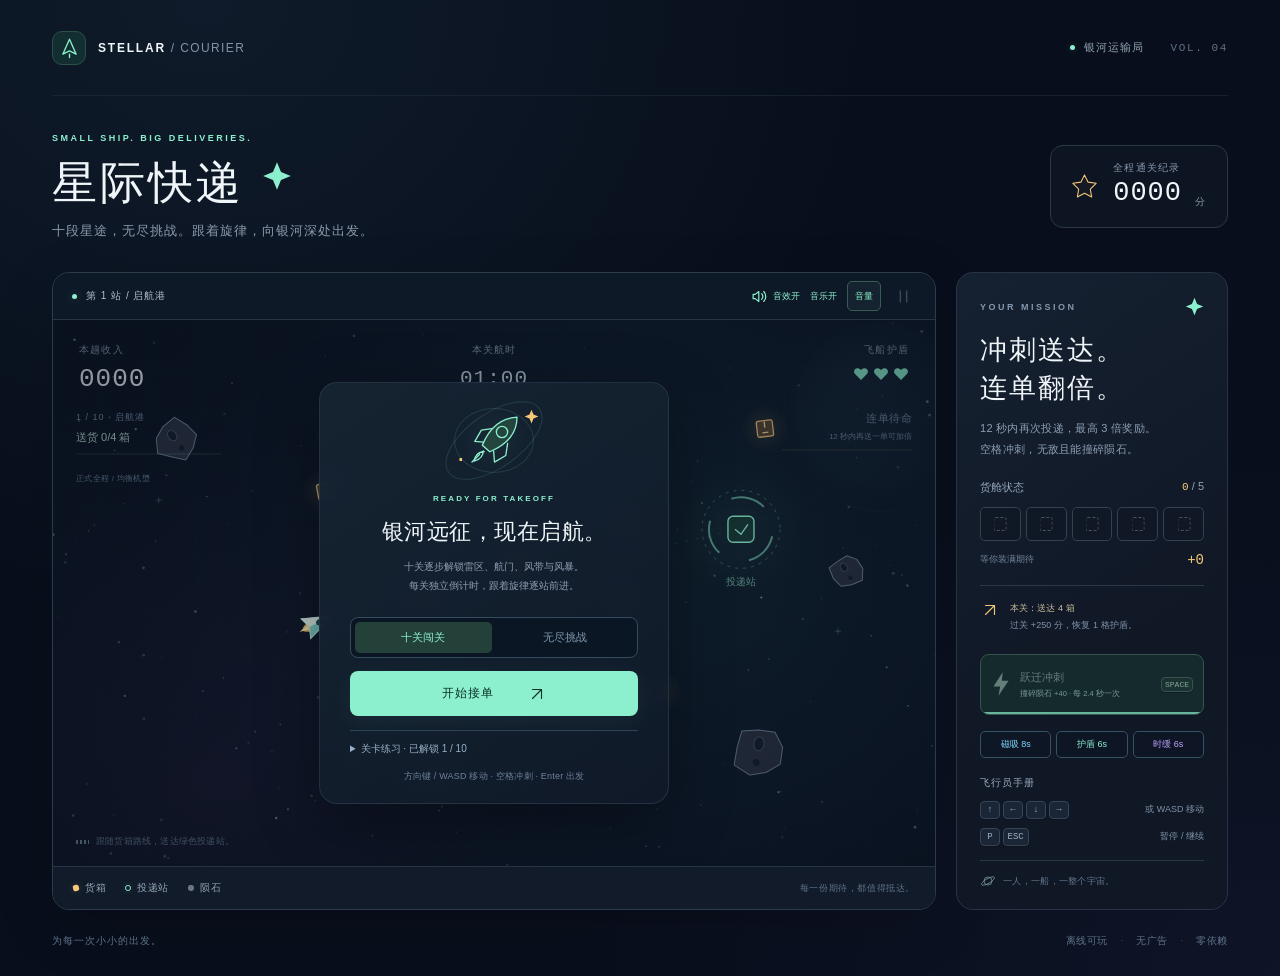
==== stellar-courier/index.html @ e9f8275f "Add Stellar Courier v4 in its own game directory" ====
<!doctype html>
<html lang="zh-CN">
<head>
  <meta charset="utf-8">
  <meta name="viewport" content="width=device-width,initial-scale=1,viewport-fit=cover">
  <meta name="theme-color" content="#080e1c">
  <meta name="description" content="星际快递：一款免费、离线、零依赖的太空街机小游戏。收集货箱，躲开陨石，让好东西抵达远方。">
  <title>星际快递：银河远征 · Stellar Courier</title>
  <link rel="icon" href="data:image/svg+xml,%3Csvg xmlns='http://www.w3.org/2000/svg' viewBox='0 0 100 100'%3E%3Crect width='100' height='100' rx='25' fill='%23080e1c'/%3E%3Cpath d='M25 74 50 17 75 74 50 61Z' fill='%2387f4d6'/%3E%3C/svg%3E">
  <link rel="stylesheet" href="style.css">
</head>
<body>
  <div class="page-shell">
    <header class="masthead">
      <a class="brand" href="./index.html" aria-label="星际快递首页">
        <span class="brand-icon" aria-hidden="true"><svg viewBox="0 0 30 30"><path d="m7 23 8-18 8 18-8-4Z"/><path d="M15 23v4"/></svg></span>
        <span>STELLAR<span class="brand-light"> / COURIER</span></span>
      </a>
      <div class="header-right"><span class="online-dot"></span><span>银河运输局</span><span class="edition">VOL. 04</span></div>
    </header>

    <main>
      <section class="intro" aria-labelledby="game-title">
        <div><p class="eyebrow">SMALL SHIP. BIG DELIVERIES.</p><h1 id="game-title">星际快递<span class="title-star" aria-hidden="true"><svg viewBox="0 0 24 24" aria-hidden="true"><path d="m12 1 3.2 7.8L23 12l-7.8 3.2L12 23l-3.2-7.8L1 12l7.8-3.2Z"/></svg></span></h1><p class="subtitle">十段星途，无尽挑战。跟着旋律，向银河深处出发。</p></div>
        <div class="record"><span class="record-icon" aria-hidden="true"><svg viewBox="0 0 32 32"><path d="m16 4 3.7 7.5 8.3 1.2-6 5.9 1.4 8.3-7.4-3.9-7.4 3.9 1.4-8.3-6-5.9 8.3-1.2Z"/></svg></span><div><span class="label" id="record-label">全程通关纪录</span><strong id="best-score">0000</strong></div><span class="record-unit">分</span></div>
      </section>

      <div class="game-layout">
        <section class="arena-card" aria-label="星际快递游戏区域">
          <div class="arena-topbar"><div class="sector"><span class="live-dot"></span><span id="sector-name">第 1 站 <span class="slash">/</span> 启航港</span></div><div class="toolbar"><button id="sound-button" class="sound-control" type="button" aria-label="关闭音效" aria-pressed="true" title="音效默认开启，点击开始或试听激活（M）"><svg id="sound-icon" viewBox="0 0 24 24" aria-hidden="true"><path d="m11 5-5 4H3v6h3l5 4Z"/><path class="sound-waves" d="M15 8a6 6 0 0 1 0 8m3-11a10 10 0 0 1 0 14"/><path class="sound-off" d="m16 9 5 6m0-6-5 6"/></svg><span id="sound-label">音效开</span></button><button id="music-button" class="sound-control" type="button" aria-pressed="true" aria-label="关闭背景音乐"><span id="music-label">音乐开</span></button><button id="audio-settings-button" class="test-sound" type="button" aria-expanded="false" aria-controls="audio-settings">音量</button><button id="pause-button" class="icon-button" type="button" aria-label="暂停游戏" title="暂停（P / Esc）" disabled><svg viewBox="0 0 24 24" aria-hidden="true"><path d="M8 5v14M16 5v14"/></svg></button></div><div id="audio-settings" class="audio-settings" hidden><label>音效音量 <input id="effects-volume" type="range" min="0" max="1" step="0.01" value="0.75"><output id="effects-volume-value">75%</output></label><label>音乐音量 <input id="music-volume" type="range" min="0" max="1" step="0.01" value="0.42"><output id="music-volume-value">42%</output></label><div><button id="test-sound-button" class="test-sound" type="button">试听音效</button><span>暂停时音乐也会暂停</span></div></div></div>
          <div class="stage" id="stage">
            <canvas id="game-canvas" tabindex="0" role="img" aria-label="太空航道。用方向键或 WASD 移动，收集黄色货箱并送至绿色空间站；空格跃迁，P 暂停。"></canvas>
            <div class="hud" aria-hidden="true"><div><span class="label">本趟收入</span><strong id="score">0000</strong></div><div class="hud-center"><span class="label" id="time-label">本关航时</span><strong id="time">01:00</strong></div><div class="hud-health"><span class="label">飞船护盾</span><div id="health" class="hearts"></div></div></div>
            <div class="run-banner" id="run-banner" aria-hidden="true"><div class="level-goal"><span id="level-label">1 / 10 · 启航港</span><strong id="level-goal">送达 0 / 4 箱</strong><strong id="smash-goal" hidden></strong><span class="level-track"><i id="level-fill"></i></span></div><div class="combo-meter" id="combo-meter"><strong id="combo-label">连单待命</strong><span id="combo-clock">12 秒内再送一单可加倍</span><span class="combo-track"><i id="combo-fill"></i></span></div></div>
            <div id="run-badge" class="run-badge">正式全程 · 均衡舱</div>
            <div id="power-status" class="power-status" aria-live="off"></div>
            <div id="toast" class="toast" role="status" aria-live="polite"></div>
            <div class="overlay" id="overlay">
              <div class="overlay-card" id="overlay-card">
                <div class="mission-emblem" aria-hidden="true"><span class="orbit-ring"></span><svg viewBox="0 0 80 80"><path d="M29 52c-4 0-9 2-11 10 8-2 10-7 10-11M31 42l-12-1 7-12 13-2M39 51l1 12 12-7 2-13"/><path class="rocket-body" d="M27 45c7-17 18-29 37-30 0 19-12 30-29 37Z"/><circle cx="48" cy="31" r="6"/><path d="m24 55-8 8"/></svg><span class="emblem-star star-a"><svg viewBox="0 0 24 24" aria-hidden="true"><path d="m12 1 3.2 7.8L23 12l-7.8 3.2L12 23l-3.2-7.8L1 12l7.8-3.2Z"/></svg></span><span class="emblem-star star-b">·</span></div>
                <p class="eyebrow" id="overlay-kicker">READY FOR TAKEOFF</p>
                <h2 id="overlay-title">银河远征，现在启航。</h2>
                <p id="overlay-description">十关逐步解锁雷区、航门、风带与风暴。<br>跟着原创太空旋律，送出你的银河纪录。</p>
                <div class="result-stats" id="result-stats" hidden><div><span>本趟收入</span><strong id="result-score">0</strong></div><div><span>成功送达</span><strong id="result-deliveries">0</strong></div></div>
                <p id="result-detail" class="result-detail" hidden></p>
                <div class="mode-picker" id="mode-picker" role="group" aria-label="游戏模式"><button id="mode-campaign" data-mode="campaign" type="button" aria-pressed="true">十关闯关</button><button id="mode-endless" data-mode="endless" type="button" aria-pressed="false">无尽挑战</button></div>
                <button class="primary-button retry-button" id="retry-button" type="button" hidden>重试本关</button>
                <button class="primary-button" id="start-button" type="button"><span id="start-label">开始接单</span><span class="arrow-icon" aria-hidden="true"><svg viewBox="0 0 24 24" aria-hidden="true"><path d="M6 18 18 6M6 6h12v12"/></svg></span></button>
                <button class="text-button" id="restart-button" type="button" hidden>从第一关重新挑战</button><button class="text-button" id="menu-button" type="button" hidden>返回菜单</button>
                <details id="practice-panel" class="practice-panel"><summary id="practice-summary">关卡练习 · 已解锁 1 / 10</summary><div><select id="practice-level" aria-label="选择已解锁关卡"><option value="1">1 · 启航港</option></select><button id="practice-button" type="button">进入练习</button></div><small>独立练习不写入全程通关纪录</small></details>
                <p class="start-hint" id="start-hint">方向键 / WASD 移动 · 空格冲刺 · Enter 出发</p>
              </div>
            </div>
            <div class="overlay flow-overlay" id="flow-overlay" hidden>
              <div class="flow-card">
                <p class="eyebrow" id="flow-kicker">PIT STOP</p><h2 id="flow-title">本关完成，选择改装</h2><p id="flow-description"></p>
                <div id="upgrade-options" class="upgrade-options"></div>
                <div id="tutorial-panel" hidden><canvas id="tutorial-canvas" width="320" height="120" tabindex="0" aria-label="不扣时的冲刺练习，方向键移动，空格击碎练习石"></canvas><p id="tutorial-status">空格冲刺，击碎右侧练习石</p><button id="tutorial-boost" class="primary-button" type="button">试一次冲刺 · Space</button><button id="tutorial-finish" class="primary-button" type="button" hidden>练习完成，开始本关</button><button id="tutorial-skip" class="text-button" type="button">跳过练习，直接开始</button></div>
                <button id="flow-menu" class="text-button" type="button">返回菜单</button>
              </div>
            </div>
            <div class="stage-caption" id="stage-caption"><span class="caption-line"></span><span id="flight-tip">跟随货箱路线，送达绿色投递站</span><span class="coordinates">N 07° · E 042°</span></div>
          </div>
          <div class="arena-footer"><span><span class="legend-dot cargo-dot"></span>货箱</span><span><span class="legend-dot station-dot"></span>投递站</span><span><span class="legend-dot asteroid-dot"></span>陨石</span><span class="footer-note">每一份期待，都值得抵达。</span></div>
        </section>

        <aside class="mission-panel" aria-label="任务信息和操作说明">
          <div class="mission-heading"><span class="eyebrow">YOUR MISSION</span><span class="tiny-star" aria-hidden="true"><svg viewBox="0 0 24 24" aria-hidden="true"><path d="m12 1 3.2 7.8L23 12l-7.8 3.2L12 23l-3.2-7.8L1 12l7.8-3.2Z"/></svg></span></div>
          <h2>冲刺送达。<br>连单翻倍。</h2>
          <p class="mission-copy">12 秒内再次投递，最高 3 倍奖励。<br>空格冲刺，无敌且能撞碎陨石。</p>
          <div class="cargo-section"><div class="section-label"><span>货舱状态</span><span><b id="cargo-count">0</b> / <span id="cargo-capacity">5</span></span></div><div id="cargo-slots" class="cargo-slots" aria-label="货舱 0 / 5"><span></span><span></span><span></span><span></span><span></span></div><div class="cargo-value"><span id="cargo-caption">等你装满期待</span><strong id="cargo-value">+0</strong></div></div>
          <div class="bonus-note"><span class="arrow-icon" aria-hidden="true"><svg viewBox="0 0 24 24" aria-hidden="true"><path d="M6 18 18 6M6 6h12v12"/></svg></span><p><strong id="mission-target">第一站目标：累计送达 4 箱</strong><br><span id="mission-reward">过关奖励 250 分，并恢复 1 格护盾。</span></p></div>
          <button id="boost-button" class="boost-button" type="button" disabled aria-label="跃迁冲刺，冷却 2.4 秒"><span class="boost-icon" aria-hidden="true"><svg viewBox="0 0 24 32"><path d="m14 2-11 17h8L9 30l12-18h-8Z"/></svg></span><span><strong id="boost-title">跃迁冲刺</strong><small id="boost-description">撞碎陨石 +40 · 每 2.4 秒一次</small></span><kbd>SPACE</kbd><span id="boost-fill" class="boost-fill"></span></button>
          <div class="power-guide"><span class="magnet-color">磁吸 8s</span><span class="shield-color">护盾 6s</span><span class="slow-color">时缓 6s</span></div>
          <div class="controls-guide"><h3>飞行员手册</h3><div><span class="key-cluster"><kbd>↑</kbd><kbd>←</kbd><kbd>↓</kbd><kbd>→</kbd></span><span>或 WASD 移动</span></div><div><span><kbd>P</kbd> <kbd>ESC</kbd></span><span>暂停 / 继续</span></div><p class="touch-hint">触屏：拖动航道控制飞船，点击按钮跃迁</p></div>
          <div class="panel-bottom"><span class="planet-mini" aria-hidden="true"><svg viewBox="0 0 24 24"><circle cx="12" cy="12" r="6"/><ellipse cx="12" cy="12" rx="11" ry="3.5" transform="rotate(-30 12 12)"/></svg></span><span>一人，一船，一整个宇宙。</span></div>
        </aside>
      </div>
      <footer class="page-footer"><span>为每一次小小的出发。</span><span>离线可玩 <span>·</span> 无广告 <span>·</span> 零依赖</span></footer>
      <p id="audio-status" class="sr-only" role="status" aria-live="polite"></p>
      <p id="screen-reader-status" class="sr-only" role="status" aria-live="polite"></p>
      <noscript><p class="noscript">请开启浏览器的 JavaScript，才能开始星际旅程。</p></noscript>
    </main>
  </div>
  <script src="core.js"></script>
  <script src="audio.js"></script>
  <script src="game.js"></script>
</body>
</html>
---- stellar-courier/style.css ----
:root{color-scheme:dark;--bg:#080e1b;--panel:#101827;--line:#263141;--text:#eff5f8;--muted:#8b9aae;--mint:#8cf0ce;--gold:#f6c978;--red:#ff8296;font-family:Inter,-apple-system,BlinkMacSystemFont,"Segoe UI","PingFang SC","Hiragino Sans GB","Microsoft YaHei",sans-serif;font-synthesis:none}
*{box-sizing:border-box}body{margin:0;min-width:320px;background:radial-gradient(ellipse at 16% 0%,#172a3b77 0,transparent 46%),radial-gradient(ellipse at 100% 100%,#1c203e55 0,transparent 40%),var(--bg);color:var(--text);-webkit-font-smoothing:antialiased}button,a{-webkit-tap-highlight-color:transparent}button{font:inherit;cursor:pointer}button:disabled{cursor:default}button:focus-visible,a:focus-visible{outline:3px solid var(--gold);outline-offset:5px}button[hidden],[hidden]{display:none!important}a{color:inherit;text-decoration:none}.page-shell{max-width:1360px;margin:auto;padding:0 52px}.masthead{height:96px;display:flex;align-items:center;justify-content:space-between;border-bottom:1px solid #20304188}.brand{display:flex;align-items:center;gap:12px;font-size:12px;font-weight:750;letter-spacing:1.8px}.brand-light{font-weight:400;color:#8393a7;letter-spacing:1.4px}.brand-icon{width:34px;height:34px;background:#122e30;border:1px solid #295147;border-radius:10px;display:grid;place-items:center}.brand-icon svg{width:25px;height:25px;fill:none;stroke:var(--mint);stroke-width:1.6;stroke-linecap:round;stroke-linejoin:round}.header-right{display:flex;align-items:center;gap:9px;font-size:11px;color:#91a3b2;letter-spacing:1px}.online-dot,.live-dot{width:5px;height:5px;display:inline-block;border-radius:50%;background:var(--mint);box-shadow:0 0 9px #8cf0ce44}.edition{margin-left:18px;color:#617186;font-family:ui-monospace,SFMono-Regular,Consolas,monospace;letter-spacing:1.6px}.intro{display:flex;justify-content:space-between;align-items:center;padding:37px 0 32px}.eyebrow{font-size:9px;letter-spacing:2.5px;color:var(--mint);font-weight:650;margin:0 0 12px}.intro h1{font-size:45px;line-height:1.25;letter-spacing:3px;font-weight:720;margin:0 0 11px}.title-star{display:inline-block;font-size:30px;color:var(--mint);vertical-align:7px;margin-left:18px;font-weight:400}.subtitle{font-size:13px;letter-spacing:1px;color:var(--muted);margin:0}.record{display:flex;gap:13px;align-items:center;padding:15px 22px 15px 17px;border:1px solid #2c3748;border-radius:13px;background:#121b2b80}.record-icon{font-size:39px;font-weight:400;color:var(--gold);transform:rotate(-25deg);line-height:1}.label{display:block;font-size:10px;letter-spacing:1.2px;color:#8798ad;font-weight:500}.record strong{font-family:ui-monospace,SFMono-Regular,Consolas,monospace;display:block;font-size:27px;font-weight:500;line-height:1.35;letter-spacing:1px}.record-unit{align-self:flex-end;padding-bottom:3px;font-size:10px;color:#8798ad}.game-layout{display:grid;grid-template-columns:minmax(0,1fr) 272px;gap:20px}.arena-card{border:1px solid #2b3b4e;border-radius:17px;overflow:hidden;background:#090f1b;box-shadow:0 16px 60px #0002}.arena-topbar{height:47px;display:flex;align-items:center;justify-content:space-between;padding:0 19px;background:#111c2bcc;border-bottom:1px solid #273447}.sector{display:flex;gap:9px;align-items:center;font-size:10px;letter-spacing:1px;color:#b2c0ce}.slash{margin:0 6px;color:#5e7188}.toolbar{display:flex;gap:13px}.icon-button{border:0;background:none;color:#94a4b7;display:grid;place-items:center;width:25px;height:30px;padding:3px;border-radius:4px;transition:color .2s,background .2s}.icon-button:hover:not(:disabled){color:var(--mint);background:#8cf0ce11}.icon-button:disabled{opacity:.35}.icon-button svg{width:19px;height:19px;stroke:currentColor;fill:none;stroke-width:1.7;stroke-linecap:round;stroke-linejoin:round}.sound-waves{display:none}.sound-on .sound-waves{display:block}.sound-on .sound-off{display:none}.stage{height:546px;position:relative;isolation:isolate;overflow:hidden;touch-action:none;user-select:none;-webkit-user-select:none}canvas{display:block;width:100%;height:100%;outline:none}.hud{position:absolute;top:23px;left:26px;right:26px;display:flex;justify-content:space-between;pointer-events:none;z-index:2}.hud strong{display:block;font-family:ui-monospace,SFMono-Regular,Consolas,monospace;font-size:26px;font-weight:500;margin-top:7px;letter-spacing:1px;font-variant-numeric:tabular-nums}.hud-center{text-align:center;position:absolute;left:50%;transform:translateX(-50%)}.hud-center strong{font-size:21px;margin-top:10px;color:#c4d2e2}.hud-health{text-align:right}.hearts{font-size:18px;letter-spacing:3px;color:var(--mint);margin-top:9px}.heart-lost{color:#344250}.hud-center.urgent strong{color:var(--red)}.stage-caption{position:absolute;bottom:18px;left:23px;right:23px;display:flex;align-items:center;gap:7px;color:#62788d;font-size:9px;letter-spacing:1.2px;pointer-events:none}.caption-line{width:13px;height:4px;background:repeating-linear-gradient(90deg,#6f8a9a 0 2px,transparent 2px 4px)}.coordinates{margin-left:auto;font-family:ui-monospace,SFMono-Regular,Consolas,monospace;font-size:9px;letter-spacing:1px}.arena-footer{display:flex;align-items:center;gap:19px;border-top:1px solid #273447;background:#111b29;padding:0 20px;height:43px;color:#95a7ba;font-size:10px;letter-spacing:.6px}.arena-footer>span{display:flex;align-items:center;gap:6px}.legend-dot{width:6px;height:6px;border-radius:2px;display:inline-block}.cargo-dot{background:var(--gold);box-shadow:0 0 8px #f6c97833;transform:rotate(-15deg)}.station-dot{border:1px solid var(--mint);border-radius:50%;box-shadow:0 0 8px #8cf0ce33}.asteroid-dot{background:#6c738a;border-radius:40%}.footer-note{margin-left:auto;color:#5e7189;font-size:9px}
.mission-panel{border:1px solid #283344;border-radius:17px;background:linear-gradient(145deg,#152131,#101725 65%);padding:24px 23px 20px;display:flex;flex-direction:column}.mission-heading{display:flex;justify-content:space-between;align-items:center}.mission-heading .eyebrow{color:#8499ae;font-size:9px;margin:0}.tiny-star{font-size:20px;line-height:1;color:var(--mint)}.mission-panel h2{font-size:29px;letter-spacing:2px;line-height:1.45;font-weight:600;margin:19px 0 12px}.mission-copy{font-size:11px;color:#8d9eb3;line-height:1.9;margin:0;letter-spacing:.3px}.cargo-section{margin-top:27px}.section-label{display:flex;justify-content:space-between;font-size:11px;color:#93a6ba}.section-label b{font-weight:500;color:var(--gold);font-family:ui-monospace,monospace}.cargo-slots{display:flex;gap:7px;margin:12px 0 10px}.cargo-slots span{position:relative;flex:1;height:34px;border:1px solid #354150;background:#101725;border-radius:5px;transition:background .18s,border-color .18s}.cargo-slots span:after{content:"";position:absolute;width:11px;height:12px;left:50%;top:50%;transform:translate(-50%,-50%);border:1px dashed #495363;border-radius:2px}.cargo-slots span.filled{border-color:#a48751;background:#f6c97813;box-shadow:inset 0 0 12px #f6c9780c}.cargo-slots span.filled:after{border:1px solid #f6c978;background:linear-gradient(90deg,transparent 42%,#f6c978 43% 57%,transparent 58%);box-shadow:0 0 6px #f6c97822}.cargo-value{display:flex;justify-content:space-between;align-items:center;font-size:9px;color:#73869d;min-height:18px}.cargo-value strong{font:500 14px ui-monospace,SFMono-Regular,Consolas,monospace;color:var(--gold)}.bonus-note{display:flex;gap:10px;align-items:flex-start;border-top:1px solid #2b3746;margin-top:19px;padding-top:17px}.bonus-note>span{font-size:21px;color:var(--gold);line-height:1}.bonus-note p{font-size:9px;color:#8092aa;line-height:1.9;margin:0;letter-spacing:.1px}.bonus-note strong{font-weight:500;color:#c9bc9b}.boost-button{position:relative;overflow:hidden;display:flex;align-items:center;gap:9px;text-align:left;background:#152a2d;border:1px solid #34544e;border-radius:9px;min-height:61px;padding:9px 10px;margin-top:23px;color:var(--mint);transition:border-color .2s,transform .1s}.boost-button:hover:not(:disabled){border-color:var(--mint)}.boost-button:active:not(:disabled){transform:scale(.98)}.boost-button:disabled{color:#647e7a}.boost-icon{font-size:28px;line-height:1}.boost-button strong{display:block;font-size:11px;font-weight:550;position:relative;z-index:1}.boost-button small{display:block;font-size:8px;color:#789b97;margin-top:4px;white-space:nowrap;position:relative;z-index:1}.boost-button kbd{margin-left:auto;font-size:8px;border-color:#39534c;color:#85a59b;background:#1a3332;padding:2px 3px;position:relative;z-index:1}.boost-fill{position:absolute;inset:auto auto 0 0;height:2px;background:var(--mint);width:100%;opacity:.7}.controls-guide{margin-top:22px}.controls-guide h3{font-size:10px;color:#9badc1;font-weight:500;margin:0 0 11px;letter-spacing:1px}.controls-guide>div{display:flex;justify-content:space-between;align-items:center;margin-top:9px;color:#7f93a9;font-size:9px}.key-cluster{display:flex;gap:3px}kbd{display:inline-block;border:1px solid #354456;border-radius:4px;min-width:20px;padding:3px 4px;font:9px ui-monospace,SFMono-Regular,Consolas,monospace;color:#a1b1c3;text-align:center;box-shadow:0 1px 0 #0004;background:#1a2636}.touch-hint{font-size:9px;line-height:1.7;color:#70849b;margin:12px 0 0}.panel-bottom{border-top:1px solid #283747;margin-top:auto;padding-top:17px;display:flex;gap:7px;align-items:center;color:#61768e;font-size:9px;letter-spacing:.3px}.planet-mini{font-size:15px;color:#7e9da5}.page-footer{display:flex;justify-content:space-between;font-size:10px;color:#5f738c;letter-spacing:1px;padding:24px 0 28px}.page-footer>span:last-child{letter-spacing:.6px}.page-footer>span>span{padding:0 9px;color:#364a64}
.overlay{position:absolute;inset:0;display:flex;align-items:center;justify-content:center;z-index:4;background:radial-gradient(ellipse at center,#101c2b22,#080f1c75);padding:24px}.overlay-card{width:350px;max-width:100%;text-align:center;padding:24px 30px 20px;border:1px solid #41546760;border-radius:18px;background:linear-gradient(145deg,#162433f2,#101a29f5);box-shadow:0 18px 65px #0005;backdrop-filter:blur(10px);-webkit-backdrop-filter:blur(10px)}.mission-emblem{position:relative;margin:0 auto 19px;width:90px;height:90px;display:grid;place-items:center}.mission-emblem:before{content:"";position:absolute;inset:5px;border:1px solid #88efce20;border-radius:50%;background:radial-gradient(circle,#8cf0ce0b,transparent 75%)}.orbit-ring{position:absolute;width:112px;height:55px;border:1px solid #88efce25;border-radius:50%;transform:rotate(-35deg)}.mission-emblem svg{position:relative;width:75px;height:75px;fill:none;stroke:var(--mint);stroke-width:1.4;stroke-linecap:round;stroke-linejoin:round}.rocket-body{fill:#24453e}.emblem-star{position:absolute;color:var(--gold)}.star-a{top:6px;right:0;font-size:15px}.star-b{bottom:4px;left:8px;font-size:27px}.overlay-card .eyebrow{font-size:8px;letter-spacing:2.1px;margin-bottom:12px}.overlay-card h2{font-size:23px;letter-spacing:.5px;line-height:1.5;font-weight:600;margin:0 0 9px;white-space:nowrap}.overlay-card>p:not(.eyebrow):not(.start-hint){font-size:11px;color:#8f9fb4;line-height:1.9;margin:0 0 22px}.primary-button{display:flex;justify-content:center;align-items:center;gap:33px;border:0;border-radius:8px;background:var(--mint);color:#0b3028;font-size:12px;letter-spacing:1px;font-weight:700;width:100%;height:45px;box-shadow:0 5px 25px #8cf0ce11;transition:background .2s,transform .15s}.primary-button:hover{background:#adffe2;transform:translateY(-1px)}.primary-button:active{transform:translateY(1px)}.primary-button>span:last-child{font-size:19px;line-height:1;font-weight:400}.start-hint{font-size:9px!important;color:#6f829b;margin:13px 0 0!important;letter-spacing:.2px}.text-button{font-size:11px;color:#8f9fb5;border:0;background:none;margin:14px 0 0;padding:4px 12px}.text-button:hover{color:var(--text)}.result-stats{display:flex;justify-content:space-around;border:1px solid #2e4051;border-radius:10px;padding:14px 0;margin:0 0 20px}.result-stats span{font-size:9px;color:#8fa5b8;display:block}.result-stats strong{font:500 29px ui-monospace,monospace;color:var(--mint);display:block;margin-top:6px}.overlay.game-over .mission-emblem{width:60px;height:60px;margin-bottom:15px}.overlay.game-over .mission-emblem svg{width:55px;height:55px}.overlay.game-over .orbit-ring{width:78px;height:40px}.overlay.paused .mission-emblem{height:70px}.toast{position:absolute;left:50%;bottom:52px;transform:translate(-50%,8px);max-width:88%;z-index:3;padding:9px 16px;border:1px solid #416553;border-radius:8px;background:#102720eb;color:#b9f7db;font-size:11px;text-align:center;opacity:0;pointer-events:none;transition:opacity .15s,transform .15s;white-space:nowrap}.toast.visible{opacity:1;transform:translate(-50%,0)}.toast.danger{color:#ffb1be;background:#321d29e8;border-color:#6f3d4f}.sr-only{position:absolute;width:1px;height:1px;padding:0;margin:-1px;overflow:hidden;clip:rect(0,0,0,0);white-space:nowrap;border:0}.noscript{padding:20px;color:var(--gold)}
@media(min-width:1500px){.page-shell{max-width:1440px}.stage{height:600px}.mission-panel{padding:28px}.mission-panel h2{font-size:32px}.cargo-section{margin-top:32px}.controls-guide{margin-top:28px}.game-layout{grid-template-columns:minmax(0,1fr) 290px}}
@media(max-width:1100px){.page-shell{padding:0 28px}.game-layout{grid-template-columns:minmax(0,1fr) 238px;gap:15px}.mission-panel{padding:21px 18px}.mission-panel h2{font-size:26px}.stage{height:540px}.footer-note{display:none}.boost-button{gap:7px;padding:8px}.boost-button kbd{display:none}.mission-copy{font-size:10px}}
@media(max-width:760px){.page-shell{padding:0 18px}.masthead{height:70px}.brand{font-size:10px;letter-spacing:1px;gap:9px}.brand-light{font-size:9px;letter-spacing:.6px}.brand-icon{width:30px;height:30px}.header-right{font-size:9px;letter-spacing:.5px}.edition{display:none}.intro{padding:27px 0 24px}.eyebrow{font-size:8px;letter-spacing:1.6px}.intro h1{font-size:34px;margin-bottom:9px}.title-star{font-size:24px;margin-left:11px;vertical-align:5px}.subtitle{font-size:10px;letter-spacing:.4px}.record{padding:11px 12px;gap:7px}.record-icon{display:none}.record strong{font-size:23px}.record .label{font-size:8px;letter-spacing:0}.record-unit{font-size:8px}.game-layout{grid-template-columns:1fr;gap:14px}.stage{height:min(60svh,550px);min-height:390px}.arena-card{border-radius:13px}.arena-topbar{height:41px;padding:0 15px}.hud{top:19px;left:18px;right:18px}.hud .label{font-size:8px}.hud strong{font-size:23px}.hud-center strong{font-size:19px}.hearts{font-size:15px;letter-spacing:1px}.arena-footer{height:37px;font-size:9px;padding:0 15px;gap:18px}.footer-note{display:flex!important;font-size:8px;letter-spacing:0}.stage-caption{font-size:8px;left:16px;right:16px;bottom:16px}.coordinates{font-size:8px}.overlay{padding:18px}.overlay-card{max-width:310px;padding:21px 25px 19px}.overlay-card h2{font-size:21px}.mission-emblem{height:76px;margin-bottom:15px}.mission-emblem svg{height:65px;width:65px}.overlay-card>p:not(.eyebrow):not(.start-hint){font-size:10px;margin-bottom:19px}.start-hint{font-size:8px!important}.mission-panel{padding:18px;display:grid;grid-template-columns:1fr 1fr;gap:0 20px;border-radius:13px}.mission-heading,.mission-panel>h2,.mission-copy,.bonus-note,.controls-guide,.panel-bottom{display:none}.cargo-section{margin:0}.section-label{font-size:10px}.cargo-slots{gap:5px;margin:8px 0 6px}.cargo-slots span{height:27px}.cargo-value{font-size:8px}.cargo-value strong{font-size:12px}.boost-button{margin:0;align-self:center;height:65px;gap:10px;padding:10px 13px}.boost-icon{font-size:32px}.boost-button strong{font-size:12px}.boost-button small{font-size:8px;margin-top:5px}.page-footer{font-size:9px;padding:20px 0}.page-footer>span>span{padding:0 4px}.toast{font-size:10px;bottom:43px;max-width:93%;padding:8px 11px}.overlay.paused .mission-emblem{height:60px}}
@media(max-width:390px){.page-shell{padding:0 12px}.brand-light{display:none}.intro h1{font-size:30px}.record{padding:9px 10px}.record strong{font-size:21px}.footer-note{display:none!important}.mission-panel{gap:0 12px;padding:14px}.boost-button{padding:9px;gap:6px}.boost-button strong{font-size:11px}.boost-button small{font-size:7px}.overlay-card{padding:20px}.overlay-card h2{font-size:20px}.stage{min-height:375px}}
@media(prefers-reduced-motion:reduce){*,*:before,*:after{transition:none!important;scroll-behavior:auto!important}.primary-button:hover{transform:none}}
canvas:focus-visible{outline:2px solid #8cf0ce70;outline-offset:-3px}
@media(max-width:760px) and (max-height:740px){.masthead{height:54px}.intro{padding:18px 0}.intro .eyebrow{display:none}.intro h1{font-size:28px;margin-bottom:7px}.subtitle{font-size:9px}.stage{height:calc(100svh - 299px);min-height:310px}.overlay-card{padding:15px 21px}.mission-emblem{height:49px;width:66px;margin-bottom:12px}.mission-emblem svg{width:53px;height:53px}.orbit-ring{width:80px;height:38px}.overlay-card h2{font-size:19px}.overlay-card>p:not(.eyebrow):not(.start-hint){margin-bottom:13px}.overlay-card .eyebrow{margin-bottom:8px;font-size:7px}.primary-button{height:40px}.start-hint{margin-top:10px!important}.mission-panel{padding:12px 15px}.boost-button{height:59px}.page-footer{padding:14px 0}.overlay.game-over .mission-emblem{height:36px;width:45px;margin-bottom:10px}.overlay.game-over .mission-emblem svg{width:40px;height:40px}.result-stats{padding:9px 0;margin-bottom:13px}.result-stats strong{font-size:25px}}
.title-star svg,.tiny-star svg,.emblem-star svg{display:block;width:1em;height:1em;fill:currentColor;stroke:none}.title-star{width:30px;height:30px}.record-icon{width:32px;height:36px;transform:none;display:grid;place-items:center}.record-icon svg{width:31px;height:31px;stroke:currentColor;fill:#f6c97808;stroke-width:1.1;stroke-linejoin:round}.arrow-icon{display:inline-flex;align-items:center;justify-content:center;width:20px;height:20px;flex-shrink:0}.arrow-icon svg{width:18px;height:18px;fill:none;stroke:currentColor;stroke-width:1.5;stroke-linecap:round;stroke-linejoin:round}.tiny-star svg{width:19px;height:19px}.emblem-star.star-a svg{width:15px;height:15px}.mission-emblem .emblem-star svg{position:static;width:15px;height:15px;fill:currentColor;stroke:none}.boost-icon{display:flex;flex-shrink:0}.boost-icon svg{width:20px;height:30px;fill:currentColor}.planet-mini svg{display:block;width:16px;height:16px;fill:none;stroke:currentColor;stroke-width:1.1}.hearts{display:flex;justify-content:flex-end;gap:0}.hearts>span{display:flex;gap:4px}.hearts>span:empty{display:none}.hearts>span+span:not(:empty){margin-left:4px}.hearts svg{display:block;width:16px;height:16px;fill:currentColor}.mission-panel h2{font-size:27px;line-height:1.4;margin:16px 0 10px}.cargo-section{margin-top:20px}.bonus-note{margin-top:16px;padding-top:14px}.boost-button{margin-top:20px}.controls-guide{margin-top:18px}.controls-guide .touch-hint{display:none}.panel-bottom{padding-top:12px}
@media(max-width:760px){.record-icon{display:none}.title-star{width:24px;height:24px}.hearts svg{width:14px;height:14px}.cargo-section{margin-top:0}.boost-button{margin-top:0}}
@media(max-width:760px) and (max-height:740px){.stage{height:calc(100svh - 340px);min-height:300px}}
@media(max-width:760px) and (max-height:620px){.masthead{height:44px}.intro{padding:12px 0}.intro h1{font-size:25px;margin:0}.intro .subtitle,.intro .record{display:none}.game-layout{gap:10px}.arena-topbar{height:36px}.stage{height:300px;min-height:300px}.arena-footer{height:32px}.mission-panel{padding:10px 14px}.cargo-slots{margin-top:6px;margin-bottom:4px}.cargo-slots span{height:25px}.boost-button{height:56px;min-height:56px}.page-footer{display:none}}
/* v2: goals and combo are on the flight deck, not hidden in the manual. */
.sound-control{display:flex;align-items:center;gap:5px;background:none;border:0;color:#a3b5c4;font-size:9px;padding:3px 0;white-space:nowrap}.sound-control svg{width:17px;height:17px;stroke:currentColor;fill:none;stroke-width:1.7;stroke-linecap:round;stroke-linejoin:round}.sound-control.sound-on{color:var(--mint)}.test-sound{font-size:9px;color:var(--mint);padding:4px 7px;border:1px solid #3a5b53;background:#8cf0ce0c;border-radius:5px;line-height:1.2}.test-sound:hover{background:#8cf0ce20}.test-sound.audio-needs-help{border-color:var(--gold);color:var(--gold)}.toolbar{gap:11px}.run-banner{position:absolute;top:91px;left:23px;right:23px;display:flex;justify-content:space-between;gap:20px;pointer-events:none;z-index:2}.level-goal{font-size:9px;color:#a8bbcd;min-width:145px}.level-goal>span:first-child{display:block;font-size:9px;letter-spacing:1px;color:#738da4}.level-goal>strong{display:block;margin-top:5px;font-size:11px;color:#b8dace;font-weight:500}.level-track,.combo-track{display:block;height:2px;border-radius:2px;background:#8cf0ce15;margin-top:7px;overflow:hidden}.level-track i{display:block;height:100%;background:var(--mint);width:0;transition:width .2s}.combo-meter{text-align:right;color:#71849d;min-width:145px}.combo-meter strong{display:block;font-size:11px;font-weight:500;letter-spacing:.4px}.combo-meter>span:not(.combo-track){display:block;font-size:8px;margin-top:5px}.combo-track{background:#f6c97813}.combo-track i{display:block;height:100%;width:0;background:var(--gold)}.combo-meter.chaining{color:var(--gold)}.power-status{position:absolute;bottom:48px;left:22px;display:flex;gap:6px;z-index:2;pointer-events:none}.power-status>span{font-size:9px;letter-spacing:.3px;border:1px solid currentColor;background:#0c1727d9;padding:5px 8px;border-radius:5px}.magnet-color{color:#80d5ff}.shield-color{color:#8cf0ce}.slow-color{color:#c0a3ff}.power-guide{display:flex;gap:5px;margin-top:16px}.power-guide>span{font-size:9px;flex:1;text-align:center;border:1px solid #365064;border-radius:5px;padding:6px 3px;background:#0a162955}.result-detail{font-size:9px!important;color:#9babc0!important;margin:-7px 0 16px!important;line-height:1.5!important}.overlay-card h2{font-size:22px}.overlay-card>p:not(.eyebrow):not(.start-hint){font-size:10px}.boost-button small{font-size:7.5px}.hud{pointer-events:none}.coordinates{display:none}
@media(max-width:760px){.run-banner{top:81px;left:16px;right:16px;gap:10px}.level-goal,.combo-meter{min-width:120px}.level-goal>strong,.combo-meter strong{font-size:10px}.level-goal>span:first-child,.combo-meter>span:not(.combo-track){font-size:8px}.power-guide{display:none}.toolbar{gap:8px}.sound-control{font-size:8px;gap:4px}.sound-control svg{width:15px;height:15px}.test-sound{font-size:8px;padding:4px 6px}.sector{font-size:9px;letter-spacing:0;gap:6px}.power-status{left:15px;bottom:41px;gap:4px}.power-status>span{font-size:8px;padding:4px 6px}.power-status:not(:empty)~.toast{bottom:74px}.overlay-card h2{font-size:19px}.start-hint{font-size:7.5px!important}.subtitle{max-width:235px;line-height:1.6}.title-star{vertical-align:3px}.boost-button small{font-size:7px}}
@media(max-width:390px){.sector{font-size:8px}.toolbar{gap:6px}.sound-control{font-size:8px}.sound-control svg{width:14px;height:14px}.test-sound{font-size:8px;padding:3px 5px}.run-banner{left:14px;right:14px}.level-goal,.combo-meter{min-width:110px}.combo-meter>span:not(.combo-track){font-size:7px}.overlay-card h2{font-size:18px}.boost-button small{font-size:6.5px}}
@media(max-width:760px) and (max-height:740px){.run-banner{top:76px}.overlay-card .mission-emblem{height:40px;margin-bottom:8px}.overlay-card>p:not(.eyebrow):not(.start-hint){font-size:9px}.overlay-card h2{font-size:18px}.overlay.game-over .mission-emblem{display:none}.result-detail{font-size:8px!important;margin:-4px 0 12px!important}}
/* v3 mode selection and separate music/effects mixing. */
.arena-topbar{position:relative;z-index:7}.audio-settings{position:absolute;right:15px;top:44px;width:280px;padding:15px;border:1px solid #40576a;border-radius:11px;background:#142336fa;box-shadow:0 12px 35px #0008;z-index:10}.audio-settings>label{display:flex;align-items:center;gap:10px;font-size:11px;color:#b2c5d8;margin-bottom:13px;white-space:nowrap}.audio-settings input{width:118px;accent-color:var(--mint);cursor:pointer}.audio-settings output{font:10px ui-monospace,monospace;width:30px;text-align:right;color:var(--mint)}.audio-settings>div{display:flex;align-items:center;justify-content:space-between}.audio-settings>div>span{font-size:9px;color:#7e95ac}.mode-picker{display:flex;gap:5px;border:1px solid #344c5e;background:#0b1624;border-radius:8px;padding:4px;margin:0 0 13px}.mode-picker button{flex:1;border:0;background:none;color:#8199af;border-radius:5px;font-size:11px;padding:8px 4px}.mode-picker button[aria-pressed=true]{color:var(--mint);background:#234139}.mode-picker button:hover{color:#d7f9ec}.overlay-card{padding-top:20px}.mission-emblem{height:75px;margin-bottom:16px}.toast{white-space:normal;line-height:1.6;width:max-content;max-width:90%}.stage-caption{right:18px;line-height:1.5}.stage-caption #flight-tip{max-width:90%;letter-spacing:.2px;font-size:9px}.level-goal{max-width:58%}.level-goal>strong{line-height:1.5}.combo-meter{min-width:130px}.toolbar{gap:10px}.result-detail{line-height:1.7!important}.audio-settings-button{white-space:nowrap}
@media(max-width:760px){.toolbar{gap:8px}.arena-topbar{padding:0 12px}.sector{min-width:0;max-width:105px}.sector>span:last-child{white-space:nowrap;overflow:hidden;text-overflow:ellipsis}.sound-control{font-size:8px}.sound-control svg{display:none}.audio-settings{right:8px;top:39px;width:270px}.mode-picker{margin-bottom:11px}.mode-picker button{font-size:10px;padding:7px 4px}.stage-caption #flight-tip{font-size:8px;line-height:1.6}.level-goal{max-width:55%}.level-goal>strong{font-size:9px}.combo-meter{min-width:112px}.combo-meter strong{font-size:9px}.overlay-card .mission-emblem{height:62px;margin-bottom:12px}}
@media(max-width:760px) and (max-height:740px){.overlay-card .mission-emblem{display:none}.overlay-card{padding:18px 20px}.overlay-card>p:not(.eyebrow):not(.start-hint){font-size:9px}.mode-picker{margin-bottom:10px}.stage-caption #flight-tip{font-size:7px}.audio-settings{top:36px}}
/* v4: goals are separate; retries, practice and one-slot refits are explicit. */
.goal-check{display:inline-block;vertical-align:-2px;margin-right:4px;width:12px;height:12px;fill:none;stroke:var(--mint);stroke-width:2;stroke-linecap:round;stroke-linejoin:round}.goal-complete{color:var(--mint)!important}.level-goal>strong#smash-goal{margin-top:3px;color:var(--gold);font-size:10px}.level-goal:has(#smash-goal:not([hidden])) .level-track{margin-top:5px}.run-badge{position:absolute;left:23px;top:153px;color:#658296;font-size:8px;letter-spacing:.3px;pointer-events:none;z-index:2}.flow-card{width:390px;max-width:100%;max-height:100%;overflow-y:auto;touch-action:pan-y;padding:20px 23px;border:1px solid #41546780;border-radius:16px;background:#132130f7;box-shadow:0 18px 60px #0006;text-align:center}.flow-card h2{font-size:21px;font-weight:600;letter-spacing:.5px;margin:0 0 10px}.flow-card>p:not(.eyebrow){font-size:10px;line-height:1.8;color:#9ab0c5;margin:0 0 15px}.flow-card .eyebrow{font-size:8px;margin-bottom:10px}.upgrade-options{display:grid;gap:8px}.upgrade-choice{text-align:left;padding:11px 13px;border:1px solid #375569;border-radius:9px;background:#142c39;color:#b9d2df;transition:background .15s,border-color .15s}.upgrade-choice:hover{border-color:var(--mint);background:#1d3c43}.upgrade-choice strong{font-size:12px;color:var(--mint);display:block}.upgrade-choice span{font:10px ui-monospace,monospace;display:block;margin-top:5px}.upgrade-choice small{font-size:9px;color:#87a3b8;display:block;margin-top:5px;line-height:1.5}.flow-card .text-button{font-size:10px;margin-top:10px}.flow-card #tutorial-canvas{display:block;width:100%;height:auto;aspect-ratio:8/3;border:1px solid #334d61;border-radius:8px;touch-action:none}.flow-card #tutorial-status{font-size:10px;color:var(--mint);line-height:1.6;margin:10px 0}.flow-card .primary-button{font-size:11px;height:40px}.retry-button{margin-bottom:8px}.secondary-start{background:#17313b;color:#bad9d2;border:1px solid #3a5b61;box-shadow:none;height:36px;font-size:10px}.secondary-start:hover{background:#20424b}.practice-panel{margin-top:14px;border-top:1px solid #2d4356;padding-top:11px;text-align:left;touch-action:pan-y}.practice-panel summary{cursor:pointer;font-size:10px;color:#97b0c7;list-style-position:inside}.practice-panel>div{display:flex;gap:6px;margin-top:10px}.practice-panel select{min-width:0;flex:1;border:1px solid #3c566c;background:#102435;color:#bad0dc;border-radius:5px;padding:7px 5px;font:10px inherit}.practice-panel button{border:1px solid #53766a;background:#1e3c35;color:var(--mint);font-size:10px;border-radius:5px;padding:6px 9px}.practice-panel small{display:block;color:#6f8a9f;font-size:8px;margin-top:7px}.overlay-card{max-height:100%;overflow-y:auto;touch-action:pan-y}.game-over .mission-emblem{display:none}.game-over .overlay-card{padding-top:20px;padding-bottom:16px}.game-over .result-stats{padding:10px 0;margin-bottom:15px}.game-over .result-stats strong{font-size:26px}.game-over #menu-button{font-size:9px;margin-top:8px}.cargo-slots{gap:5px}.flow-overlay{z-index:5}.overlay-card .start-hint{line-height:1.6}.run-banner{gap:14px}.level-goal{max-width:58%}
@media(max-width:760px){.run-badge{top:143px;left:16px;font-size:7px}.level-goal>strong#smash-goal{font-size:9px}.flow-card{padding:17px 19px}.flow-card h2{font-size:19px}.upgrade-choice{padding:9px 11px}.upgrade-choice strong{font-size:11px}.upgrade-choice span{font-size:9px}.upgrade-choice small{font-size:8px}.practice-panel{margin-top:11px;padding-top:9px}.practice-panel summary{font-size:9px}.overlay-card .mission-emblem{height:44px;margin-bottom:12px}.overlay-card .mission-emblem svg{height:48px}.cargo-slots{gap:4px}.cargo-slots span:after{width:9px;height:11px}}
@media(max-width:760px) and (max-height:740px){.flow-card{padding:12px 16px}.flow-card .eyebrow{display:none}.flow-card h2{font-size:17px;margin-bottom:6px}.flow-card>p:not(.eyebrow){font-size:8px;line-height:1.5;margin-bottom:9px}.upgrade-options{gap:5px}.upgrade-choice{padding:7px 9px}.upgrade-choice strong{font-size:10px}.upgrade-choice span,.upgrade-choice small{font-size:8px;margin-top:3px}.flow-card .text-button{margin-top:6px;padding:3px 9px;font-size:8px}.flow-card .primary-button{height:33px;font-size:10px}.flow-card #tutorial-canvas{max-height:94px;object-fit:contain}.flow-card #tutorial-status{font-size:8px;margin:6px 0}.game-over .overlay-card{padding:12px 19px}.game-over .overlay-card h2{font-size:17px}.game-over .overlay-card>p:not(.eyebrow):not(.start-hint){margin-bottom:10px;font-size:9px}.game-over .result-stats{padding:6px 0;margin-bottom:10px}.game-over .result-stats strong{font-size:21px}.game-over .primary-button{height:34px}.game-over .secondary-start{height:29px}.game-over .result-detail{margin:0 0 8px!important}.game-over #menu-button{margin-top:5px}.game-over .start-hint{font-size:7px!important;margin-top:5px!important}.run-badge{top:143px}.overlay-card .mission-emblem{display:none}}
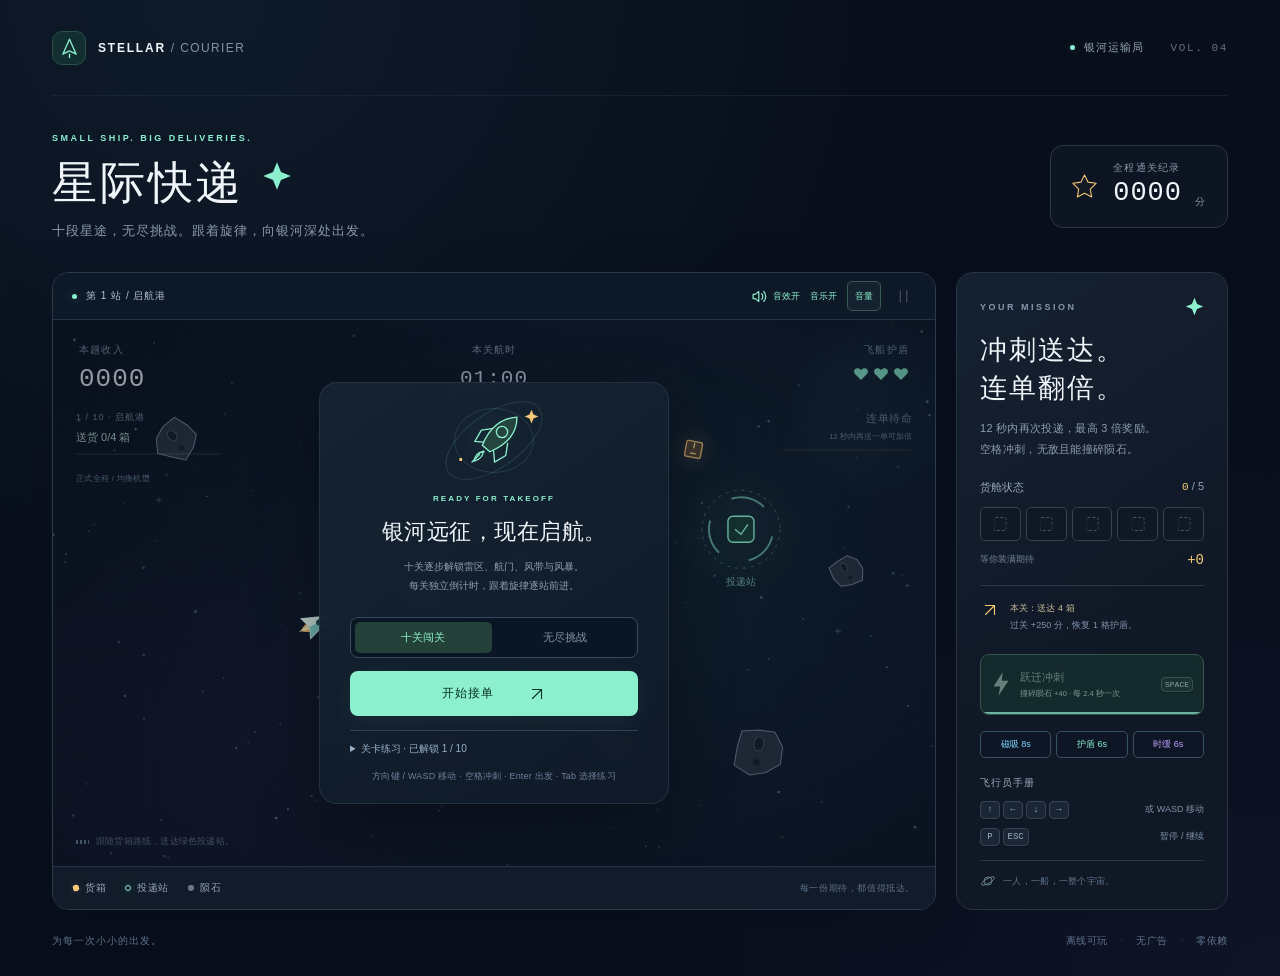
==== commit 43daa5a5: "Fix keyboard-only refit selection and prevent held-key carryover" ====
--- a/stellar-courier/index.html
+++ b/stellar-courier/index.html
@@ -7,7 +7,7 @@
   <meta name="description" content="星际快递：一款免费、离线、零依赖的太空街机小游戏。收集货箱，躲开陨石，让好东西抵达远方。">
   <title>星际快递：银河远征 · Stellar Courier</title>
   <link rel="icon" href="data:image/svg+xml,%3Csvg xmlns='http://www.w3.org/2000/svg' viewBox='0 0 100 100'%3E%3Crect width='100' height='100' rx='25' fill='%23080e1c'/%3E%3Cpath d='M25 74 50 17 75 74 50 61Z' fill='%2387f4d6'/%3E%3C/svg%3E">
-  <link rel="stylesheet" href="style.css">
+  <link rel="stylesheet" href="style.css?v=4-keyboard-2">
 </head>
 <body>
   <div class="page-shell">
@@ -48,13 +48,14 @@
                 <button class="primary-button" id="start-button" type="button"><span id="start-label">开始接单</span><span class="arrow-icon" aria-hidden="true"><svg viewBox="0 0 24 24" aria-hidden="true"><path d="M6 18 18 6M6 6h12v12"/></svg></span></button>
                 <button class="text-button" id="restart-button" type="button" hidden>从第一关重新挑战</button><button class="text-button" id="menu-button" type="button" hidden>返回菜单</button>
                 <details id="practice-panel" class="practice-panel"><summary id="practice-summary">关卡练习 · 已解锁 1 / 10</summary><div><select id="practice-level" aria-label="选择已解锁关卡"><option value="1">1 · 启航港</option></select><button id="practice-button" type="button">进入练习</button></div><small>独立练习不写入全程通关纪录</small></details>
-                <p class="start-hint" id="start-hint">方向键 / WASD 移动 · 空格冲刺 · Enter 出发</p>
+                <p class="start-hint" id="start-hint">方向键 / WASD 移动 · 空格冲刺 · Enter 出发 · Tab 选择练习</p>
               </div>
             </div>
             <div class="overlay flow-overlay" id="flow-overlay" hidden>
               <div class="flow-card">
                 <p class="eyebrow" id="flow-kicker">PIT STOP</p><h2 id="flow-title">本关完成，选择改装</h2><p id="flow-description"></p>
-                <div id="upgrade-options" class="upgrade-options"></div>
+                <p id="upgrade-keyboard-hint" class="upgrade-keyboard-hint"><span>方向键切换 · <kbd>1</kbd> <kbd>2</kbd> <kbd>3</kbd> 选中</span><strong><kbd>Enter</kbd> 确认改装</strong><small>先松开飞行按键 · 鼠标单击也可确认</small></p>
+                <div id="upgrade-options" class="upgrade-options" role="group" aria-label="选择临时改装"></div>
                 <div id="tutorial-panel" hidden><canvas id="tutorial-canvas" width="320" height="120" tabindex="0" aria-label="不扣时的冲刺练习，方向键移动，空格击碎练习石"></canvas><p id="tutorial-status">空格冲刺，击碎右侧练习石</p><button id="tutorial-boost" class="primary-button" type="button">试一次冲刺 · Space</button><button id="tutorial-finish" class="primary-button" type="button" hidden>练习完成，开始本关</button><button id="tutorial-skip" class="text-button" type="button">跳过练习，直接开始</button></div>
                 <button id="flow-menu" class="text-button" type="button">返回菜单</button>
               </div>
@@ -82,8 +83,9 @@
       <noscript><p class="noscript">请开启浏览器的 JavaScript，才能开始星际旅程。</p></noscript>
     </main>
   </div>
-  <script src="core.js"></script>
-  <script src="audio.js"></script>
-  <script src="game.js"></script>
+  <script src="core.js?v=4-keyboard-2"></script>
+  <script src="audio.js?v=4-keyboard-2"></script>
+  <script src="input.js?v=4-keyboard-2"></script>
+  <script src="game.js?v=4-keyboard-2"></script>
 </body>
 </html>
--- a/stellar-courier/style.css
+++ b/stellar-courier/style.css
@@ -26,3 +26,7 @@
 .goal-check{display:inline-block;vertical-align:-2px;margin-right:4px;width:12px;height:12px;fill:none;stroke:var(--mint);stroke-width:2;stroke-linecap:round;stroke-linejoin:round}.goal-complete{color:var(--mint)!important}.level-goal>strong#smash-goal{margin-top:3px;color:var(--gold);font-size:10px}.level-goal:has(#smash-goal:not([hidden])) .level-track{margin-top:5px}.run-badge{position:absolute;left:23px;top:153px;color:#658296;font-size:8px;letter-spacing:.3px;pointer-events:none;z-index:2}.flow-card{width:390px;max-width:100%;max-height:100%;overflow-y:auto;touch-action:pan-y;padding:20px 23px;border:1px solid #41546780;border-radius:16px;background:#132130f7;box-shadow:0 18px 60px #0006;text-align:center}.flow-card h2{font-size:21px;font-weight:600;letter-spacing:.5px;margin:0 0 10px}.flow-card>p:not(.eyebrow){font-size:10px;line-height:1.8;color:#9ab0c5;margin:0 0 15px}.flow-card .eyebrow{font-size:8px;margin-bottom:10px}.upgrade-options{display:grid;gap:8px}.upgrade-choice{text-align:left;padding:11px 13px;border:1px solid #375569;border-radius:9px;background:#142c39;color:#b9d2df;transition:background .15s,border-color .15s}.upgrade-choice:hover{border-color:var(--mint);background:#1d3c43}.upgrade-choice strong{font-size:12px;color:var(--mint);display:block}.upgrade-choice span{font:10px ui-monospace,monospace;display:block;margin-top:5px}.upgrade-choice small{font-size:9px;color:#87a3b8;display:block;margin-top:5px;line-height:1.5}.flow-card .text-button{font-size:10px;margin-top:10px}.flow-card #tutorial-canvas{display:block;width:100%;height:auto;aspect-ratio:8/3;border:1px solid #334d61;border-radius:8px;touch-action:none}.flow-card #tutorial-status{font-size:10px;color:var(--mint);line-height:1.6;margin:10px 0}.flow-card .primary-button{font-size:11px;height:40px}.retry-button{margin-bottom:8px}.secondary-start{background:#17313b;color:#bad9d2;border:1px solid #3a5b61;box-shadow:none;height:36px;font-size:10px}.secondary-start:hover{background:#20424b}.practice-panel{margin-top:14px;border-top:1px solid #2d4356;padding-top:11px;text-align:left;touch-action:pan-y}.practice-panel summary{cursor:pointer;font-size:10px;color:#97b0c7;list-style-position:inside}.practice-panel>div{display:flex;gap:6px;margin-top:10px}.practice-panel select{min-width:0;flex:1;border:1px solid #3c566c;background:#102435;color:#bad0dc;border-radius:5px;padding:7px 5px;font:10px inherit}.practice-panel button{border:1px solid #53766a;background:#1e3c35;color:var(--mint);font-size:10px;border-radius:5px;padding:6px 9px}.practice-panel small{display:block;color:#6f8a9f;font-size:8px;margin-top:7px}.overlay-card{max-height:100%;overflow-y:auto;touch-action:pan-y}.game-over .mission-emblem{display:none}.game-over .overlay-card{padding-top:20px;padding-bottom:16px}.game-over .result-stats{padding:10px 0;margin-bottom:15px}.game-over .result-stats strong{font-size:26px}.game-over #menu-button{font-size:9px;margin-top:8px}.cargo-slots{gap:5px}.flow-overlay{z-index:5}.overlay-card .start-hint{line-height:1.6}.run-banner{gap:14px}.level-goal{max-width:58%}
 @media(max-width:760px){.run-badge{top:143px;left:16px;font-size:7px}.level-goal>strong#smash-goal{font-size:9px}.flow-card{padding:17px 19px}.flow-card h2{font-size:19px}.upgrade-choice{padding:9px 11px}.upgrade-choice strong{font-size:11px}.upgrade-choice span{font-size:9px}.upgrade-choice small{font-size:8px}.practice-panel{margin-top:11px;padding-top:9px}.practice-panel summary{font-size:9px}.overlay-card .mission-emblem{height:44px;margin-bottom:12px}.overlay-card .mission-emblem svg{height:48px}.cargo-slots{gap:4px}.cargo-slots span:after{width:9px;height:11px}}
 @media(max-width:760px) and (max-height:740px){.flow-card{padding:12px 16px}.flow-card .eyebrow{display:none}.flow-card h2{font-size:17px;margin-bottom:6px}.flow-card>p:not(.eyebrow){font-size:8px;line-height:1.5;margin-bottom:9px}.upgrade-options{gap:5px}.upgrade-choice{padding:7px 9px}.upgrade-choice strong{font-size:10px}.upgrade-choice span,.upgrade-choice small{font-size:8px;margin-top:3px}.flow-card .text-button{margin-top:6px;padding:3px 9px;font-size:8px}.flow-card .primary-button{height:33px;font-size:10px}.flow-card #tutorial-canvas{max-height:94px;object-fit:contain}.flow-card #tutorial-status{font-size:8px;margin:6px 0}.game-over .overlay-card{padding:12px 19px}.game-over .overlay-card h2{font-size:17px}.game-over .overlay-card>p:not(.eyebrow):not(.start-hint){margin-bottom:10px;font-size:9px}.game-over .result-stats{padding:6px 0;margin-bottom:10px}.game-over .result-stats strong{font-size:21px}.game-over .primary-button{height:34px}.game-over .secondary-start{height:29px}.game-over .result-detail{margin:0 0 8px!important}.game-over #menu-button{margin-top:5px}.game-over .start-hint{font-size:7px!important;margin-top:5px!important}.run-badge{top:143px}.overlay-card .mission-emblem{display:none}}
+
+/* Deliberate keyboard choices: highlight differs from the currently fitted ship. */
+.upgrade-choice{position:relative;padding-right:41px}.upgrade-choice>kbd{position:absolute;right:12px;top:12px;display:grid;place-items:center;width:22px;height:22px;border:1px solid #557080;border-radius:5px;color:#b5cbd7;font:12px ui-monospace,monospace;background:#0e202d}.upgrade-choice.is-selected{border-color:var(--gold);background:#29403f;box-shadow:inset 3px 0 var(--gold)}.upgrade-choice.is-selected>kbd{background:var(--gold);border-color:var(--gold);color:#172a2c}.upgrade-choice:focus-visible{outline:2px solid var(--gold);outline-offset:2px}.flow-card .upgrade-keyboard-hint{display:grid;gap:4px;margin-bottom:12px;padding:9px;border:1px solid #426052;border-radius:8px;background:#16342d;color:#c2e5d5;font-size:10px;line-height:1.5}.upgrade-keyboard-hint strong{font-size:12px;color:var(--gold);font-weight:600}.upgrade-keyboard-hint kbd{font:inherit;font-weight:700}.upgrade-keyboard-hint small{font-size:8px;color:#99b8ac}.practice-panel summary:focus-visible,.practice-panel select:focus-visible{outline:2px solid var(--gold);outline-offset:3px}
+@media(max-width:760px) and (max-height:740px){.flow-card .upgrade-keyboard-hint{padding:5px;gap:2px;margin-bottom:7px;font-size:8px}.upgrade-keyboard-hint strong{font-size:10px}.upgrade-keyboard-hint small{font-size:7px}.upgrade-choice>kbd{right:9px;top:8px;width:19px;height:19px;font-size:10px}.upgrade-choice{padding-right:35px}}
